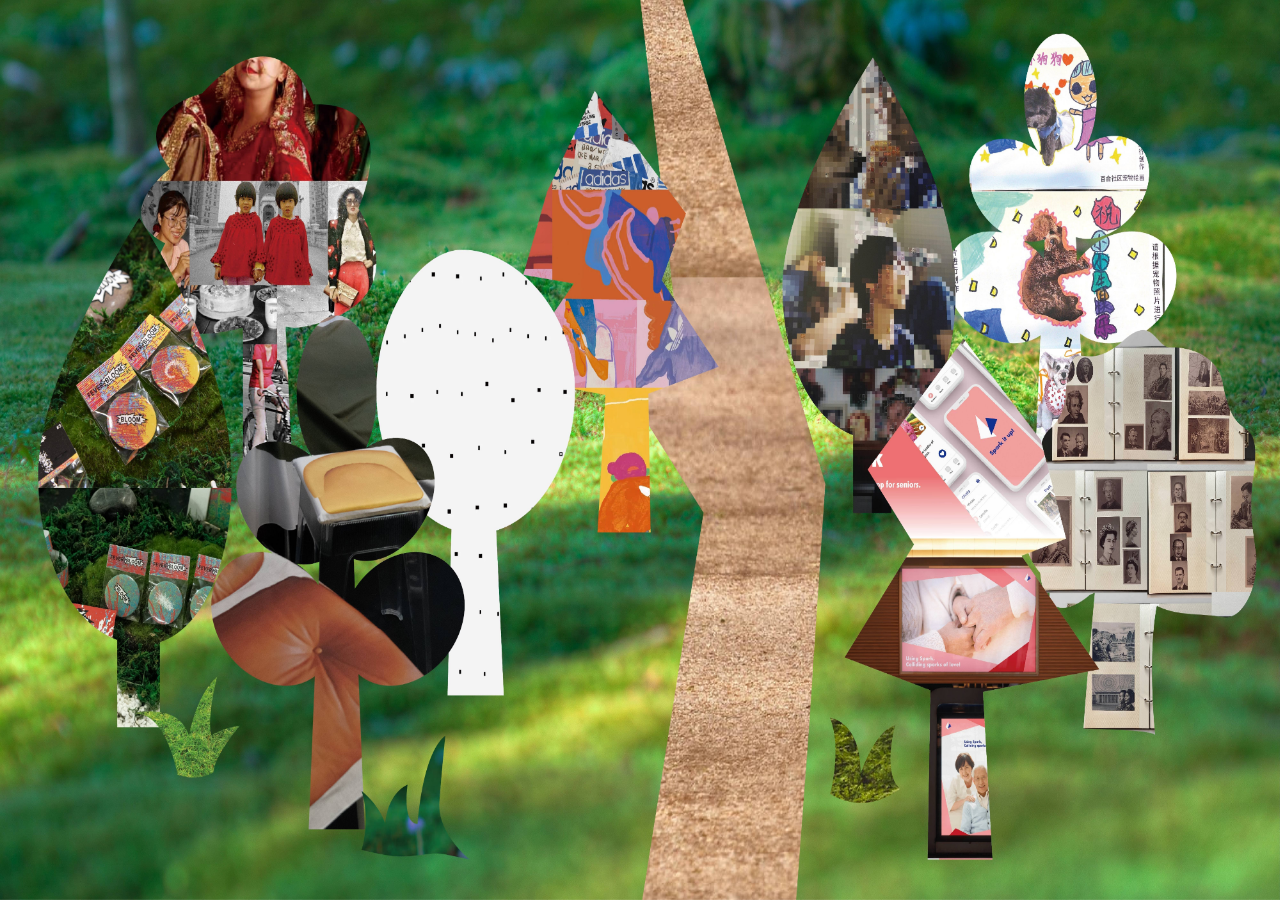
==== index.html @ 16653419 "changec" ====
<!DOCTYPE html>
<html>
<head>
  <title>Linzi Jiang</title>
  <meta charset="utf-8" />
  <meta name="viewport" content="width=device-width,initial-scale=1.0" />
  <link rel="icon" href="wood_1fab5.png" />
  <link rel="stylesheet" href="shouye.css" />
  <script src="https://code.jquery.com/jquery-3.7.0.min.js"></script>
  <script src="jquery.rwdImageMaps.min.js"></script>
  <script>
    $(document).ready(function(e) {
      $('img[usemap]').rwdImageMaps();
    });
  </script>
  <script>
    // 监听touchstart事件
    function handleTouchStart(element) {
      // 如果长按状态为false，则执行长按触发函数
      if (!isPressing) {
        // 使用setTimeout延迟执行触发函数，可以根据需要调整延迟时间
        setTimeout(function() {
          longPressStart(element);
        }, 500); // 延迟时间为500毫秒，您可以根据需要进行调整
      }
    }
  
    // 监听touchend事件
    function handleTouchEnd(element) {
      // 如果长按状态为true，则执行长按释放函数
      if (isPressing) {
        longPressEnd(element);
      }
    }
  
    // 初始化页面加载时的状态
    $(document).ready(function() {
      // 获取悬停元素的引用
      var hoverElement = document.getElementById('image-spark');
      // 获取长按元素的引用
      var longPressElement = document.getElementById('long-press-spark');
      // 设置悬停元素的初始状态为隐藏
      hoverElement.style.display = 'none';
  
      // 监听touchstart和touchend事件
      hoverElement.addEventListener('touchstart', function() {
        handleTouchStart(longPressElement);
      });
      hoverElement.addEventListener('touchend', function() {
        handleTouchEnd(longPressElement);
      });
    });
  </script>
  
  <style>
    /* 长按效果的样式 */
    .long-press-effect {
      display: none;
    }
  
    /* 在最大宽度为768px的屏幕上显示长按效果 */
    @media screen and (max-width: 768px) {
      .click-effect {
        display: none;
      }
  
      .long-press-effect {
        display: block;
      }
    }
  </style>
  
</head>
<body>
  <img src="image/最新封面_画板 1.jpg" usemap="#fengmian">
  <map name="fengmian">
    <area alt="Spark" title="spark"  coords="6022,1683,5421,2333,5697,2714,5273,3270,5810,3446,5789,4280,6199,4273,6163,3453,6856,3340,6382,2789,6658,2683,6503,2203" shape="poly"
    ontouchstart="handleTouchStart(document.getElementById('long-press-spark'));"
    ontouchend="handleTouchEnd(document.getElementById('long-press-spark'));" 
    onmouseover="document.getElementById('image-spark').style.display = 'block';"
    onmouseout="document.getElementById('image-spark').style.display = 'none';">
    <area target="" alt="photo" title="photo"  coords="6493,2183,6613,2099,6677,1823,6762,1781,6910,1767,7073,1675,7165,1646,7228,1696,7313,1724,7532,1767,7638,1880,7681,2049,7857,2226,7822,2487,7836,2728,7836,2954,7730,3102,7454,3067,7228,3024,7193,3279,7207,3590,7214,3674,6861,3639,6762,3646,6839,2961,6705,3024,6606,3031,6493,2911,6415,2770,6663,2685" shape="poly"
    ontouchstart="handleTouchStart(document.getElementById('long-press-spark'));"
    ontouchend="handleTouchEnd(document.getElementById('long-press-spark'));" 
    onmouseover="document.getElementById('image-photo').style.display = 'block';"
    onmouseout="document.getElementById('image-photo').style.display = 'none';">
      <area target="" alt="site" title="site" href="site" coords="1913,4148,1948,3378,1729,3434,1447,3321,1312,3045,1383,2826,1609,2749,1567,2657,1468,2388,1588,2219,1920,2261,1842,1950,1927,1682,2069,1569,2245,1661,2351,1908,2295,2226,2549,2176,2726,2346,2662,2586,2528,2742,2683,2770,2783,2805,2903,2968,2867,3194,2627,3406,2323,3420,2238,3363,2274,4141,2097,4155" shape="poly"
      ontouchstart="handleTouchStart(document.getElementById('long-press-spark'));"
      ontouchend="handleTouchEnd(document.getElementById('long-press-spark'));" 
      onmouseover="document.getElementById('image-site').style.display = 'block';"
      onmouseout="document.getElementById('image-site').style.display = 'none';">
      <area target="" alt="fever" title="fever" href="fever" coords="719,3639,719,3180,457,3060,224,2530,337,1837,874,1067,1284,1738,1454,2233,1376,2883,1199,3116,1001,3215,1023,3646" shape="poly"
      ontouchstart="handleTouchStart(document.getElementById('long-press-spark'));"
      ontouchend="handleTouchEnd(document.getElementById('long-press-spark'));" 
      onmouseover="document.getElementById('image-fever').style.display = 'block';"
      onmouseout="document.getElementById('image-fever').style.display = 'none';">
      <area target="" alt="red" title="red" href="red" coords="1256,459,1503,297,1786,304,1969,530,2217,565,2323,692,2309,883,2245,1046,2351,1244,2266,1498,2125,1540,1906,1653,1800,1639,1828,2212,1531,2212,1524,1646,1291,1675,888,1010,1058,834,980,643,1121,516" shape="poly"
      onmouseover="document.getElementById('image-red').style.display = 'block';"
      onmouseout="document.getElementById('image-red').style.display = 'none';">
      <area target="" alt="music" title="music" href="music" coords="2436,1569,2676,1279,2945,1244,3270,1350,3510,1654,3595,1880,3560,2233,3334,2537,3115,2664,3150,3491,2782,3477,2797,3272,2924,3151,2910,2876,2804,2756,2825,2643,2691,2579,2775,2282,2549,2120,2365,2155,2358,1802" shape="poly"
      onmouseover="document.getElementById('image-music').style.display = 'block';"
      onmouseout="document.getElementById('image-music').style.display = 'none';">
      <area target="" alt="simi" title="simi" href="simi" coords="5447,269,5150,707,4896,1222,4938,1759,5313,2162,5327,2544,5560,2558,5405,2353,5928,1752,5942,1138,5737,693" shape="poly"
      onmouseover="document.getElementById('image-simi').style.display = 'block';"
      onmouseout="document.getElementById('image-simi').style.display = 'none';">
      <area target="" alt="boom" title="boom" href="boom" coords="3708,438,4274,1074,4132,1399,4479,1816,4055,1957,4062,2629,3737,2643,3779,1950,3595,1936,3539,1625,3468,1540,3581,1399,3298,1336,3411,905" shape="poly"
      onmouseover="document.getElementById('image-boom').style.display = 'block';"
      onmouseout="document.getElementById('image-boom').style.display = 'none';">
      <area target="" alt="pet" title="pet" href="pet" coords="6719,184,6804,269,6854,516,6825,678,7016,685,7165,756,7193,975,7073,1131,7257,1201,7370,1336,7292,1555,6938,1717,6740,1675,6755,1766,6634,1816,6493,2169,6500,1682,6189,1710,6012,1590,5977,1222,6210,1152,6076,989,6055,777,6281,693,6465,714,6387,551,6394,346,6479,212,6606,148" shape="poly"
      onmouseover="document.getElementById('image-pet').style.display = 'block';"
      onmouseout="document.getElementById('image-pet').style.display = 'none';">
      <area target="" alt="hello" title="hello" href="" coords="2903,4286,2754,4102,2775,3678,2655,3848,2599,4088,2549,3911,2401,4109,2281,3947,2252,4258,2514,4286" shape="poly"
      onmouseover="document.getElementById('image-hello').style.display = 'block';"
      onmouseout="document.getElementById('image-hello').style.display = 'none';">
      <area target="" alt="email" title="email" href="" coords="5193,3600,5214,3798,5179,3975,5391,4024,5617,3954,5553,3763,5588,3650,5454,3749,5362,3826,5306,3650" shape="poly"
      onmouseover="document.getElementById('image-email').style.display = 'block';"
      onmouseout="document.getElementById('image-email').style.display = 'none';">
      <area target="" alt="ewm" title="ewm" href="ewm" coords="839,3560,1022,3694,1086,3871,1241,3899,1319,3871,1390,3722,1475,3624,1312,3659,1319,3496,1355,3376,1206,3546,1171,3659,1079,3553" shape="poly"
      onmouseover="document.getElementById('image-ewm').style.display = 'block';"
      onmouseout="document.getElementById('image-ewm').style.display = 'none';">
  </map>
  <div id="image-spark"class="click-effect">
    <a href="spark/spark.html">
      <img id="hover-spark" src="image/spark_画板 1.png" alt="Hover spark">
    </a>
  </div>
  <div id="long-press-spark" class="long-press-effect">
    <a href="spark/spark.html">
      <img id="hover-spark" src="image/spark_画板 1.png" alt="Hover spark">
    </a>
  </div>

  <div id="image-photo">
    <a href="photo/photo.html">
      <img id="hover-photo" src="image/photo_画板 1.png" alt="Hover photo">
    </a>
  </div>
  <div id="image-site">
    <a href="site/site.html">
      <img id="hover-site" src="image/site_画板 1.png" alt="Hover site">
    </a>
  </div>
  <div id="image-fever">
    <a href="fever/fever.html">
      <img id="hover-fever" src="image/fever_画板 1.png" alt="Hover fever">
    </a>
  </div>
  <div id="image-red">
    <a href="red/red.html">
      <img id="hover-red" src="image/red_画板 1.png" alt="Hover red">
    </a>
  </div>
  <div id="image-music">
    <a href="music/music.html">
      <img id="hover-music" src="image/music_画板 1.png" alt="Hover music">
    </a>
  </div>
  <div id="image-simi">
    <a href="simi/simi.html">
      <img id="hover-simi" src="image/yinsi_画板 1.png" alt="Hover simi">
    </a>
  </div>
  <div id="image-boom">
      <a href="boom/boom.html">
        <img id="hover-boom" src="image/boom_画板 1.png" alt="Hover boom">
      </a>
    </div>
  <div id="image-pet">
      <a href="pet/pet.html">
        <img id="hover-pet" src="image/pet_画板 1.png" alt="Hover pet">
      </a>
    </div>
  <div id="image-hello">
        <img id="hover-hello" src="image/hello_画板 1.png" alt="Hover hello">
      </a>
    </div>

  <div id="image-email">
    <a href="javascript:void(0);" onclick="sendEmail();">
      <img id="hover-email" src="image/email_画板 1.png" alt="Hover email_画板">
    </a>
  </div>

  <div id="image-ewm">
    <img id="hover-ewm" src="image/WeChat_画板 1.png" alt="Hover ewm_画板">
  </a>
</div>
<script>
  var isPressing = false;
  
  function handleTouchStart(event, elementId) {
    if (!isPressing) {
      event.preventDefault(); // 阻止默认的触摸事件行为
      isPressing = true;
      document.getElementById(elementId).style.display = 'block';
    }
  }

  function handleTouchEnd(event, elementId) {
    if (isPressing) {
      event.preventDefault(); // 阻止默认的触摸事件行为
      isPressing = false;
      document.getElementById(elementId).style.display = 'none';
    }
  }
</script>
</body>
</html>
---- shouye.css ----
body {
  margin: 0;
  padding: 0;
  overflow: hidden;
  cursor: url("image/鼠标icon-04.ico"), auto;
}
area {
  cursor: url("image/鼠标icon-02.ico"), auto;
}

#image-spark {
    position: absolute;
    top: 0;
    left: 0;
    display: none;
  }

#hover-spark {
    display: block;
    
  }
#image-photo {
    position: absolute;
    top: 0;
    left: 0;
    display: none;
  }

#hover-photo {
    display: block;
  }
#image-boom {
    position: absolute;
    top: 0;
    left: 0;
    display: none;
  }

#hover-boom {
    display: block;
  }
#image-fever {
    position: absolute;
    top: 0;
    left: 0;
    display: none;
  }

#hover-fever {
    display: block;
  }
#image-music {
    position: absolute;
    top: 0;
    left: 0;
    display: none;
  }

#hover-music {
    display: block;
  }

#image-pet {
    position: absolute;
    top: 0;
    left: 0;
    display: none;
  }

#hover-pet {
    display: block;
  }
#image-red {
    position: absolute;
    top: 0;
    left: 0;
    display: none;
  }

#hover-red {
    display: block;
  }
#image-simi {
    position: absolute;
    top: 0;
    left: 0;
    display: none;
  }

#hover-simi {
    display: block;
  }
  #image-site {
    position: absolute;
    top: 0;
    left: 0;
    display: none;
  }

#hover-site {
    display: block;
  }
img {
    position: fixed;
    top: 0;
    left: 0;
    width: 100%;
    height: 100%;
    z-index: -1;
  }
div.mapping {
    width: 100vw;
    height: 100vh;
    display: flex;
    align-items: center;
    justify-content: center;
    align-content: center;
    position: absolute;
    top: 0;
    left: 0;
  }
  #hover-hello {
    display: block;
  }
  #image-hello {
    position: absolute;
    top: 0;
    left: 0;
    display: none;
  }
  #hover-email {
    display: block;
  }
  #image-email {
    position: absolute;
    top: 0;
    left: 0;
    display: none;
  }
  #hover-ewm {
    display: block;
  }
  #image-ewm {
    position: absolute;
    top: 0;
    left: 0;
    display: none;
  }
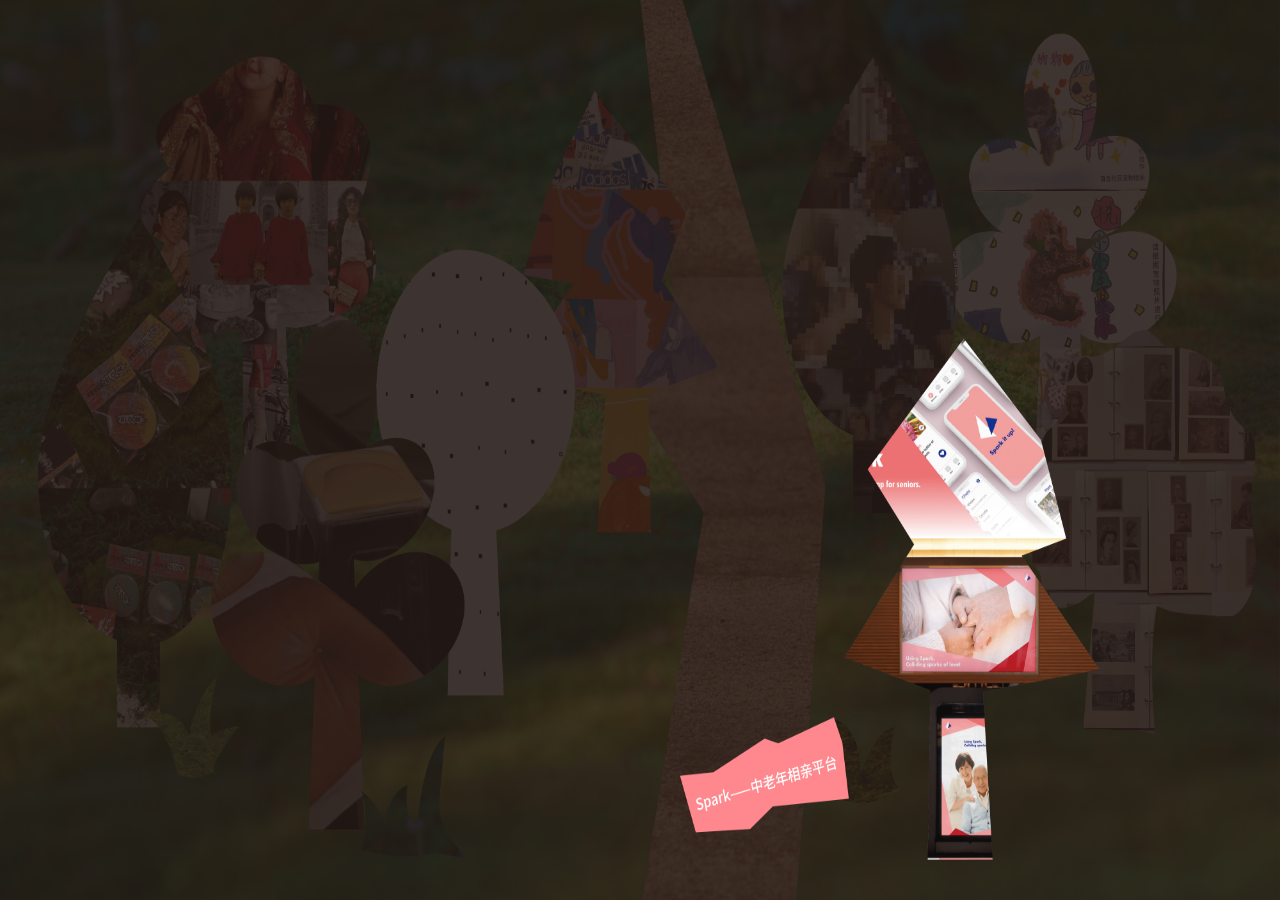
==== commit 22b91bce: "final2" ====
--- a/index.html
+++ b/index.html
@@ -8,90 +8,21 @@
   <link rel="stylesheet" href="shouye.css" />
   <script src="https://code.jquery.com/jquery-3.7.0.min.js"></script>
   <script src="jquery.rwdImageMaps.min.js"></script>
-  <script>
-    $(document).ready(function(e) {
-      $('img[usemap]').rwdImageMaps();
-    });
-  </script>
-  <script>
-    // 监听touchstart事件
-    function handleTouchStart(element) {
-      // 如果长按状态为false，则执行长按触发函数
-      if (!isPressing) {
-        // 使用setTimeout延迟执行触发函数，可以根据需要调整延迟时间
-        setTimeout(function() {
-          longPressStart(element);
-        }, 500); // 延迟时间为500毫秒，您可以根据需要进行调整
-      }
-    }
-  
-    // 监听touchend事件
-    function handleTouchEnd(element) {
-      // 如果长按状态为true，则执行长按释放函数
-      if (isPressing) {
-        longPressEnd(element);
-      }
-    }
-  
-    // 初始化页面加载时的状态
-    $(document).ready(function() {
-      // 获取悬停元素的引用
-      var hoverElement = document.getElementById('image-spark');
-      // 获取长按元素的引用
-      var longPressElement = document.getElementById('long-press-spark');
-      // 设置悬停元素的初始状态为隐藏
-      hoverElement.style.display = 'none';
-  
-      // 监听touchstart和touchend事件
-      hoverElement.addEventListener('touchstart', function() {
-        handleTouchStart(longPressElement);
-      });
-      hoverElement.addEventListener('touchend', function() {
-        handleTouchEnd(longPressElement);
-      });
-    });
-  </script>
-  
-  <style>
-    /* 长按效果的样式 */
-    .long-press-effect {
-      display: none;
-    }
-  
-    /* 在最大宽度为768px的屏幕上显示长按效果 */
-    @media screen and (max-width: 768px) {
-      .click-effect {
-        display: none;
-      }
-  
-      .long-press-effect {
-        display: block;
-      }
-    }
-  </style>
   
 </head>
 <body>
   <img src="image/最新封面_画板 1.jpg" usemap="#fengmian">
   <map name="fengmian">
     <area alt="Spark" title="spark"  coords="6022,1683,5421,2333,5697,2714,5273,3270,5810,3446,5789,4280,6199,4273,6163,3453,6856,3340,6382,2789,6658,2683,6503,2203" shape="poly"
-    ontouchstart="handleTouchStart(document.getElementById('long-press-spark'));"
-    ontouchend="handleTouchEnd(document.getElementById('long-press-spark'));" 
     onmouseover="document.getElementById('image-spark').style.display = 'block';"
     onmouseout="document.getElementById('image-spark').style.display = 'none';">
     <area target="" alt="photo" title="photo"  coords="6493,2183,6613,2099,6677,1823,6762,1781,6910,1767,7073,1675,7165,1646,7228,1696,7313,1724,7532,1767,7638,1880,7681,2049,7857,2226,7822,2487,7836,2728,7836,2954,7730,3102,7454,3067,7228,3024,7193,3279,7207,3590,7214,3674,6861,3639,6762,3646,6839,2961,6705,3024,6606,3031,6493,2911,6415,2770,6663,2685" shape="poly"
-    ontouchstart="handleTouchStart(document.getElementById('long-press-spark'));"
-    ontouchend="handleTouchEnd(document.getElementById('long-press-spark'));" 
     onmouseover="document.getElementById('image-photo').style.display = 'block';"
     onmouseout="document.getElementById('image-photo').style.display = 'none';">
       <area target="" alt="site" title="site" href="site" coords="1913,4148,1948,3378,1729,3434,1447,3321,1312,3045,1383,2826,1609,2749,1567,2657,1468,2388,1588,2219,1920,2261,1842,1950,1927,1682,2069,1569,2245,1661,2351,1908,2295,2226,2549,2176,2726,2346,2662,2586,2528,2742,2683,2770,2783,2805,2903,2968,2867,3194,2627,3406,2323,3420,2238,3363,2274,4141,2097,4155" shape="poly"
-      ontouchstart="handleTouchStart(document.getElementById('long-press-spark'));"
-      ontouchend="handleTouchEnd(document.getElementById('long-press-spark'));" 
       onmouseover="document.getElementById('image-site').style.display = 'block';"
       onmouseout="document.getElementById('image-site').style.display = 'none';">
       <area target="" alt="fever" title="fever" href="fever" coords="719,3639,719,3180,457,3060,224,2530,337,1837,874,1067,1284,1738,1454,2233,1376,2883,1199,3116,1001,3215,1023,3646" shape="poly"
-      ontouchstart="handleTouchStart(document.getElementById('long-press-spark'));"
-      ontouchend="handleTouchEnd(document.getElementById('long-press-spark'));" 
       onmouseover="document.getElementById('image-fever').style.display = 'block';"
       onmouseout="document.getElementById('image-fever').style.display = 'none';">
       <area target="" alt="red" title="red" href="red" coords="1256,459,1503,297,1786,304,1969,530,2217,565,2323,692,2309,883,2245,1046,2351,1244,2266,1498,2125,1540,1906,1653,1800,1639,1828,2212,1531,2212,1524,1646,1291,1675,888,1010,1058,834,980,643,1121,516" shape="poly"
@@ -185,24 +116,5 @@
     <img id="hover-ewm" src="image/WeChat_画板 1.png" alt="Hover ewm_画板">
   </a>
 </div>
-<script>
-  var isPressing = false;
-  
-  function handleTouchStart(event, elementId) {
-    if (!isPressing) {
-      event.preventDefault(); // 阻止默认的触摸事件行为
-      isPressing = true;
-      document.getElementById(elementId).style.display = 'block';
-    }
-  }
-
-  function handleTouchEnd(event, elementId) {
-    if (isPressing) {
-      event.preventDefault(); // 阻止默认的触摸事件行为
-      isPressing = false;
-      document.getElementById(elementId).style.display = 'none';
-    }
-  }
-</script>
 </body>
 </html>
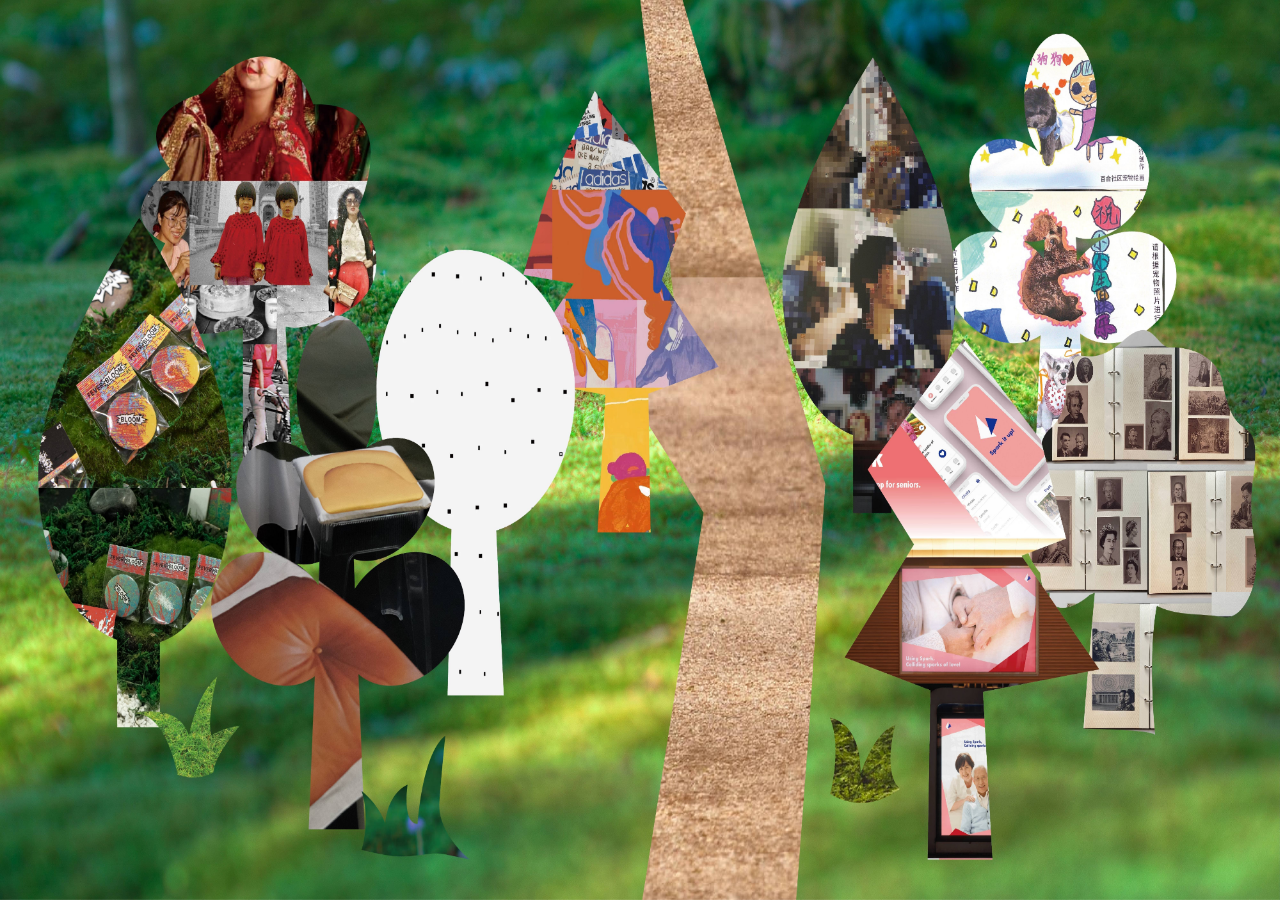
==== commit 07ccd2ca: "change0609newfinal" ====
--- a/index.html
+++ b/index.html
@@ -8,7 +8,11 @@
   <link rel="stylesheet" href="shouye.css" />
   <script src="https://code.jquery.com/jquery-3.7.0.min.js"></script>
   <script src="jquery.rwdImageMaps.min.js"></script>
-  
+  <script>
+    $(document).ready(function(e) {
+      $('img[usemap]').rwdImageMaps();
+    });
+  </script>
 </head>
 <body>
   <img src="image/最新封面_画板 1.jpg" usemap="#fengmian">
@@ -50,12 +54,7 @@
       onmouseover="document.getElementById('image-ewm').style.display = 'block';"
       onmouseout="document.getElementById('image-ewm').style.display = 'none';">
   </map>
-  <div id="image-spark"class="click-effect">
-    <a href="spark/spark.html">
-      <img id="hover-spark" src="image/spark_画板 1.png" alt="Hover spark">
-    </a>
-  </div>
-  <div id="long-press-spark" class="long-press-effect">
+  <div id="image-spark">
     <a href="spark/spark.html">
       <img id="hover-spark" src="image/spark_画板 1.png" alt="Hover spark">
     </a>
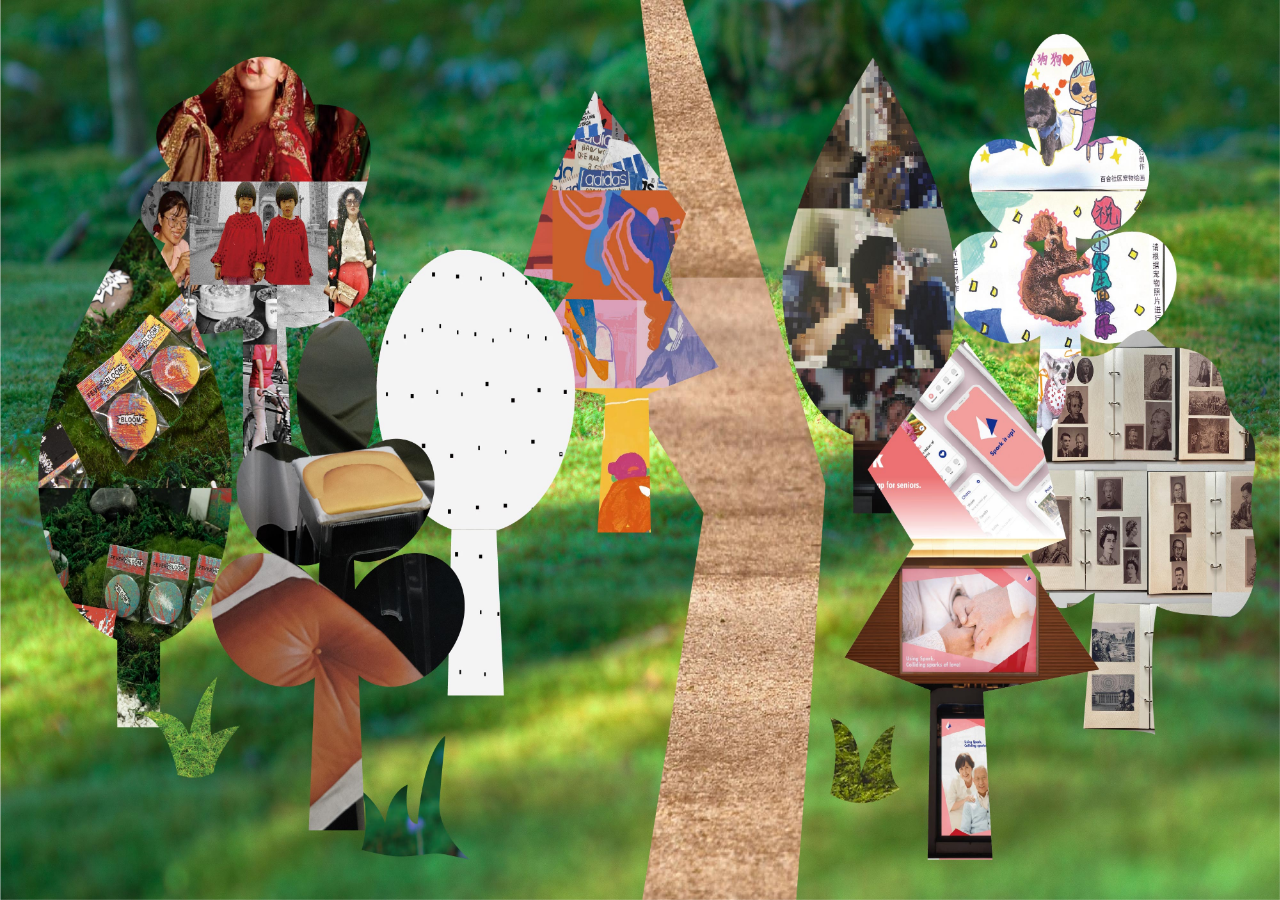
==== commit 9d0d196f: "change0616" ====
--- a/index.html
+++ b/index.html
@@ -9,15 +9,20 @@
   <script src="https://code.jquery.com/jquery-3.7.0.min.js"></script>
   <script src="jquery.rwdImageMaps.min.js"></script>
   <script>
+    function sendEmail() {
+      window.location.href = "mailto:jlz526@163.com";
+    }
+  </script>
+  <script>
     $(document).ready(function(e) {
       $('img[usemap]').rwdImageMaps();
     });
   </script>
 </head>
 <body>
-  <img src="image/最新封面_画板 1.jpg" usemap="#fengmian">
+  <img src="image/fengmian.jpg" usemap="#fengmian">
   <map name="fengmian">
-    <area alt="Spark" title="spark"  coords="6022,1683,5421,2333,5697,2714,5273,3270,5810,3446,5789,4280,6199,4273,6163,3453,6856,3340,6382,2789,6658,2683,6503,2203" shape="poly"
+    <area alt="Spark" title="spark"  coords="3013,821,2706,1150,2851,1341,2639,1620,2907,1705,2900,2132,3109,2132,3077,1712,3430,1652,3193,1369,3335,1327,3250,1072" shape="poly"
     onmouseover="document.getElementById('image-spark').style.display = 'block';"
     onmouseout="document.getElementById('image-spark').style.display = 'none';">
     <area target="" alt="photo" title="photo"  coords="6493,2183,6613,2099,6677,1823,6762,1781,6910,1767,7073,1675,7165,1646,7228,1696,7313,1724,7532,1767,7638,1880,7681,2049,7857,2226,7822,2487,7836,2728,7836,2954,7730,3102,7454,3067,7228,3024,7193,3279,7207,3590,7214,3674,6861,3639,6762,3646,6839,2961,6705,3024,6606,3031,6493,2911,6415,2770,6663,2685" shape="poly"
@@ -38,7 +43,7 @@
       <area target="" alt="simi" title="simi" href="simi" coords="5447,269,5150,707,4896,1222,4938,1759,5313,2162,5327,2544,5560,2558,5405,2353,5928,1752,5942,1138,5737,693" shape="poly"
       onmouseover="document.getElementById('image-simi').style.display = 'block';"
       onmouseout="document.getElementById('image-simi').style.display = 'none';">
-      <area target="" alt="boom" title="boom" href="boom" coords="3708,438,4274,1074,4132,1399,4479,1816,4055,1957,4062,2629,3737,2643,3779,1950,3595,1936,3539,1625,3468,1540,3581,1399,3298,1336,3411,905" shape="poly"
+      <area target="" alt="boom" title="boom" href="boom" coords="1777,285,1926,281,2007,412,2137,327,2318,377,2152,440,2060,536,2229,490,2349,525,2420,652,2258,606,2113,624,2282,674,2392,797,2374,939,2261,797,2169,755,2254,903,2176,1119,2134,889,1993,730,2039,1020,2088,1387,1869,1380,1908,1105,1919,769,1809,907,1760,780,1788,751,1731,748,1654,670,1756,628,1611,628,1555,610,1703,507,1855,536,1774,465,1583,419,1710,313,1890,408" shape="poly"
       onmouseover="document.getElementById('image-boom').style.display = 'block';"
       onmouseout="document.getElementById('image-boom').style.display = 'none';">
       <area target="" alt="pet" title="pet" href="pet" coords="6719,184,6804,269,6854,516,6825,678,7016,685,7165,756,7193,975,7073,1131,7257,1201,7370,1336,7292,1555,6938,1717,6740,1675,6755,1766,6634,1816,6493,2169,6500,1682,6189,1710,6012,1590,5977,1222,6210,1152,6076,989,6055,777,6281,693,6465,714,6387,551,6394,346,6479,212,6606,148" shape="poly"
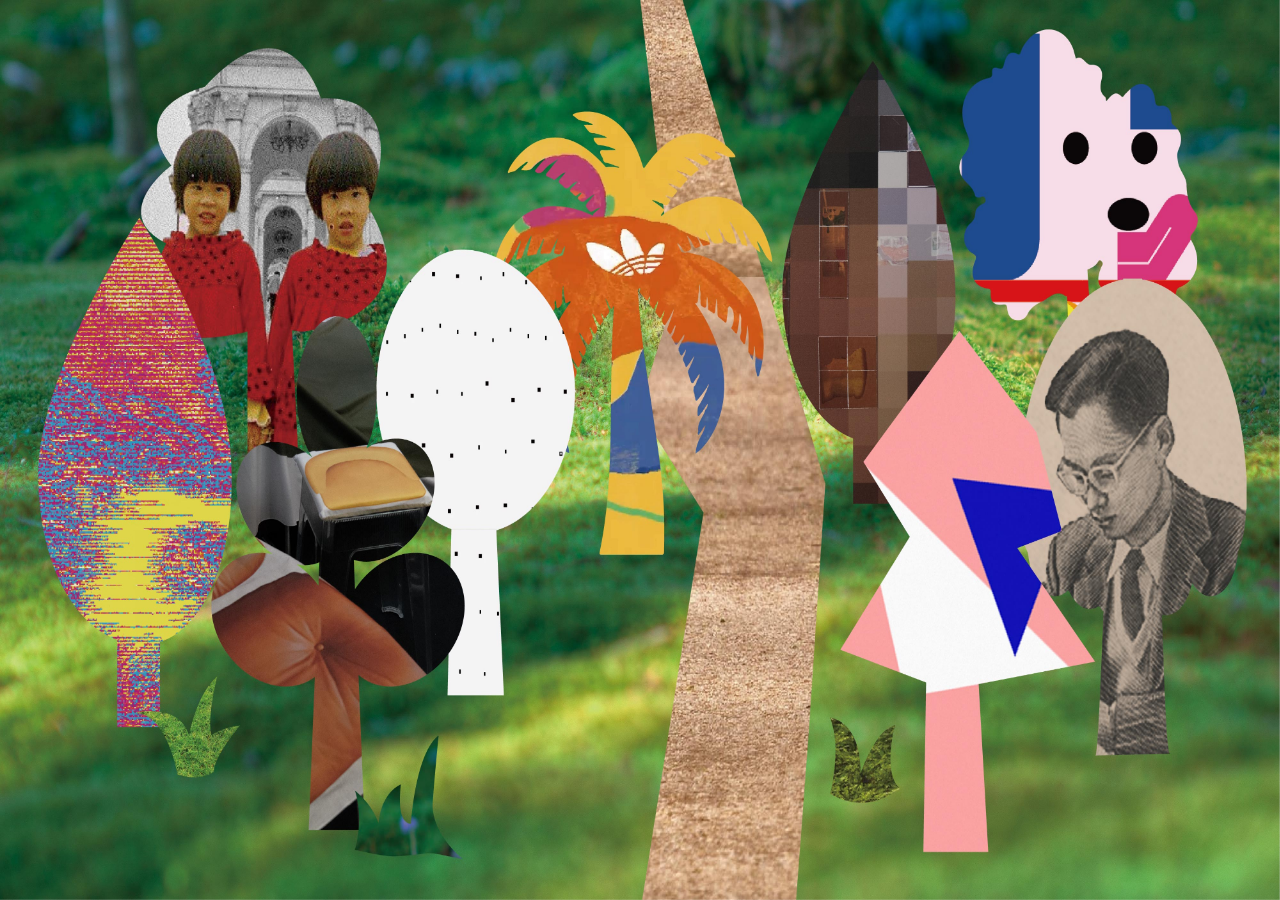
==== commit b63a742a: "daimagai" ====
--- a/index.html
+++ b/index.html
@@ -20,42 +20,42 @@
   </script>
 </head>
 <body>
-  <img src="image/fengmian.jpg" usemap="#fengmian">
+  <img src="image/fengmian_画板 1-04.jpg" usemap="#fengmian">
   <map name="fengmian">
     <area alt="Spark" title="spark"  coords="3013,821,2706,1150,2851,1341,2639,1620,2907,1705,2900,2132,3109,2132,3077,1712,3430,1652,3193,1369,3335,1327,3250,1072" shape="poly"
     onmouseover="document.getElementById('image-spark').style.display = 'block';"
     onmouseout="document.getElementById('image-spark').style.display = 'none';">
-    <area target="" alt="photo" title="photo"  coords="6493,2183,6613,2099,6677,1823,6762,1781,6910,1767,7073,1675,7165,1646,7228,1696,7313,1724,7532,1767,7638,1880,7681,2049,7857,2226,7822,2487,7836,2728,7836,2954,7730,3102,7454,3067,7228,3024,7193,3279,7207,3590,7214,3674,6861,3639,6762,3646,6839,2961,6705,3024,6606,3031,6493,2911,6415,2770,6663,2685" shape="poly"
+    <area target="" alt="photo" title="photo"  coords="3199,1001,3358,750,3566,687,3792,800,3902,1164,3847,1459,3642,1530,3642,1887,3423,1890,3458,1516,3306,1486,3349,1272" shape="poly"
     onmouseover="document.getElementById('image-photo').style.display = 'block';"
     onmouseout="document.getElementById('image-photo').style.display = 'none';">
-      <area target="" alt="site" title="site" href="site" coords="1913,4148,1948,3378,1729,3434,1447,3321,1312,3045,1383,2826,1609,2749,1567,2657,1468,2388,1588,2219,1920,2261,1842,1950,1927,1682,2069,1569,2245,1661,2351,1908,2295,2226,2549,2176,2726,2346,2662,2586,2528,2742,2683,2770,2783,2805,2903,2968,2867,3194,2627,3406,2323,3420,2238,3363,2274,4141,2097,4155" shape="poly"
+      <area target="" alt="site" title="site" href="site" coords="1043,790,944,885,930,1030,965,1139,866,1108,746,1161,767,1330,856,1394,721,1405,654,1511,721,1659,856,1733,979,1719,962,2083,1099,2076,1131,1899,1120,1694,1304,1719,1442,1609,1442,1468,1318,1390,1241,1390,1336,1298,1368,1156,1258,1089,1145,1114,1191,972,1142,831" shape="poly"
       onmouseover="document.getElementById('image-site').style.display = 'block';"
       onmouseout="document.getElementById('image-site').style.display = 'none';">
-      <area target="" alt="fever" title="fever" href="fever" coords="719,3639,719,3180,457,3060,224,2530,337,1837,874,1067,1284,1738,1454,2233,1376,2883,1199,3116,1001,3215,1023,3646" shape="poly"
+      <area target="" alt="fever" title="fever" href="fever" coords="432,534,181,927,114,1230,195,1481,358,1587,358,1799,481,1814,411,1739,502,1679,499,1598,630,1524,721,1283,707,969" shape="poly"
       onmouseover="document.getElementById('image-fever').style.display = 'block';"
       onmouseout="document.getElementById('image-fever').style.display = 'none';">
-      <area target="" alt="red" title="red" href="red" coords="1256,459,1503,297,1786,304,1969,530,2217,565,2323,692,2309,883,2245,1046,2351,1244,2266,1498,2125,1540,1906,1653,1800,1639,1828,2212,1531,2212,1524,1646,1291,1675,888,1010,1058,834,980,643,1121,516" shape="poly"
+      <area target="" alt="red" title="red" href="red" coords="665,196,838,112,947,151,1000,232,1117,260,1198,331,1173,444,1149,511,1219,674,1138,769,909,818,926,1091,767,1112,778,833,633,836,506,606,439,507,534,412,481,320,555,228" shape="poly"
       onmouseover="document.getElementById('image-red').style.display = 'block';"
       onmouseout="document.getElementById('image-red').style.display = 'none';">
-      <area target="" alt="music" title="music" href="music" coords="2436,1569,2676,1279,2945,1244,3270,1350,3510,1654,3595,1880,3560,2233,3334,2537,3115,2664,3150,3491,2782,3477,2797,3272,2924,3151,2910,2876,2804,2756,2825,2643,2691,2579,2775,2282,2549,2120,2365,2155,2358,1802" shape="poly"
+      <area target="" alt="music" title="music" href="music" coords="1429,620,1625,679,1767,845,1791,1089,1693,1255,1551,1326,1572,1729,1403,1739,1399,1669,1474,1524,1410,1372,1417,1322,1346,1291,1385,1142,1248,1061,1184,1078,1191,863,1283,690" shape="poly"
       onmouseover="document.getElementById('image-music').style.display = 'block';"
       onmouseout="document.getElementById('image-music').style.display = 'none';">
-      <area target="" alt="simi" title="simi" href="simi" coords="5447,269,5150,707,4896,1222,4938,1759,5313,2162,5327,2544,5560,2558,5405,2353,5928,1752,5942,1138,5737,693" shape="poly"
+      <area target="" alt="simi" title="simi" href="simi" coords="2727,150,2533,429,2431,733,2519,994,2667,1111,2660,1252,2741,1256,2674,1157,2992,793,2925,443" shape="poly"
       onmouseover="document.getElementById('image-simi').style.display = 'block';"
       onmouseout="document.getElementById('image-simi').style.display = 'none';">
       <area target="" alt="boom" title="boom" href="boom" coords="1777,285,1926,281,2007,412,2137,327,2318,377,2152,440,2060,536,2229,490,2349,525,2420,652,2258,606,2113,624,2282,674,2392,797,2374,939,2261,797,2169,755,2254,903,2176,1119,2134,889,1993,730,2039,1020,2088,1387,1869,1380,1908,1105,1919,769,1809,907,1760,780,1788,751,1731,748,1654,670,1756,628,1611,628,1555,610,1703,507,1855,536,1774,465,1583,419,1710,313,1890,408" shape="poly"
       onmouseover="document.getElementById('image-boom').style.display = 'block';"
       onmouseout="document.getElementById('image-boom').style.display = 'none';">
-      <area target="" alt="pet" title="pet" href="pet" coords="6719,184,6804,269,6854,516,6825,678,7016,685,7165,756,7193,975,7073,1131,7257,1201,7370,1336,7292,1555,6938,1717,6740,1675,6755,1766,6634,1816,6493,2169,6500,1682,6189,1710,6012,1590,5977,1222,6210,1152,6076,989,6055,777,6281,693,6465,714,6387,551,6394,346,6479,212,6606,148" shape="poly"
+      <area target="" alt="pet" title="pet" href="pet" coords="3243,76,3112,161,2996,242,3020,363,2996,430,3059,500,3010,582,3045,635,3045,698,3176,811,3331,751,3536,670,3677,712,3744,649,3734,515,3677,295,3582,196,3472,221,3419,151,3306,73" shape="poly"
       onmouseover="document.getElementById('image-pet').style.display = 'block';"
       onmouseout="document.getElementById('image-pet').style.display = 'none';">
-      <area target="" alt="hello" title="hello" href="" coords="2903,4286,2754,4102,2775,3678,2655,3848,2599,4088,2549,3911,2401,4109,2281,3947,2252,4258,2514,4286" shape="poly"
+      <area target="" alt="hello" title="hello" href="" coords="1103,1977,1110,2129,1262,2136,1431,2144,1354,2041,1364,1840,1308,1924,1269,2052,1241,1960,1177,2034" shape="poly"
       onmouseover="document.getElementById('image-hello').style.display = 'block';"
       onmouseout="document.getElementById('image-hello').style.display = 'none';">
-      <area target="" alt="email" title="email" href="" coords="5193,3600,5214,3798,5179,3975,5391,4024,5617,3954,5553,3763,5588,3650,5454,3749,5362,3826,5306,3650" shape="poly"
+      <area target="" alt="email" title="email" href="" coords="2589,1794,2614,1900,2586,1981,2699,1999,2798,1960,2798,1811,2692,1914,2650,1818" shape="poly"
       onmouseover="document.getElementById('image-email').style.display = 'block';"
       onmouseout="document.getElementById('image-email').style.display = 'none';">
-      <area target="" alt="ewm" title="ewm" href="ewm" coords="839,3560,1022,3694,1086,3871,1241,3899,1319,3871,1390,3722,1475,3624,1312,3659,1319,3496,1355,3376,1206,3546,1171,3659,1079,3553" shape="poly"
+      <area target="" alt="ewm" title="ewm" href="ewm" coords="446,1780,517,1850,541,1942,675,1950,707,1854,743,1808,668,1830,672,1695,594,1801" shape="poly"
       onmouseover="document.getElementById('image-ewm').style.display = 'block';"
       onmouseout="document.getElementById('image-ewm').style.display = 'none';">
   </map>
